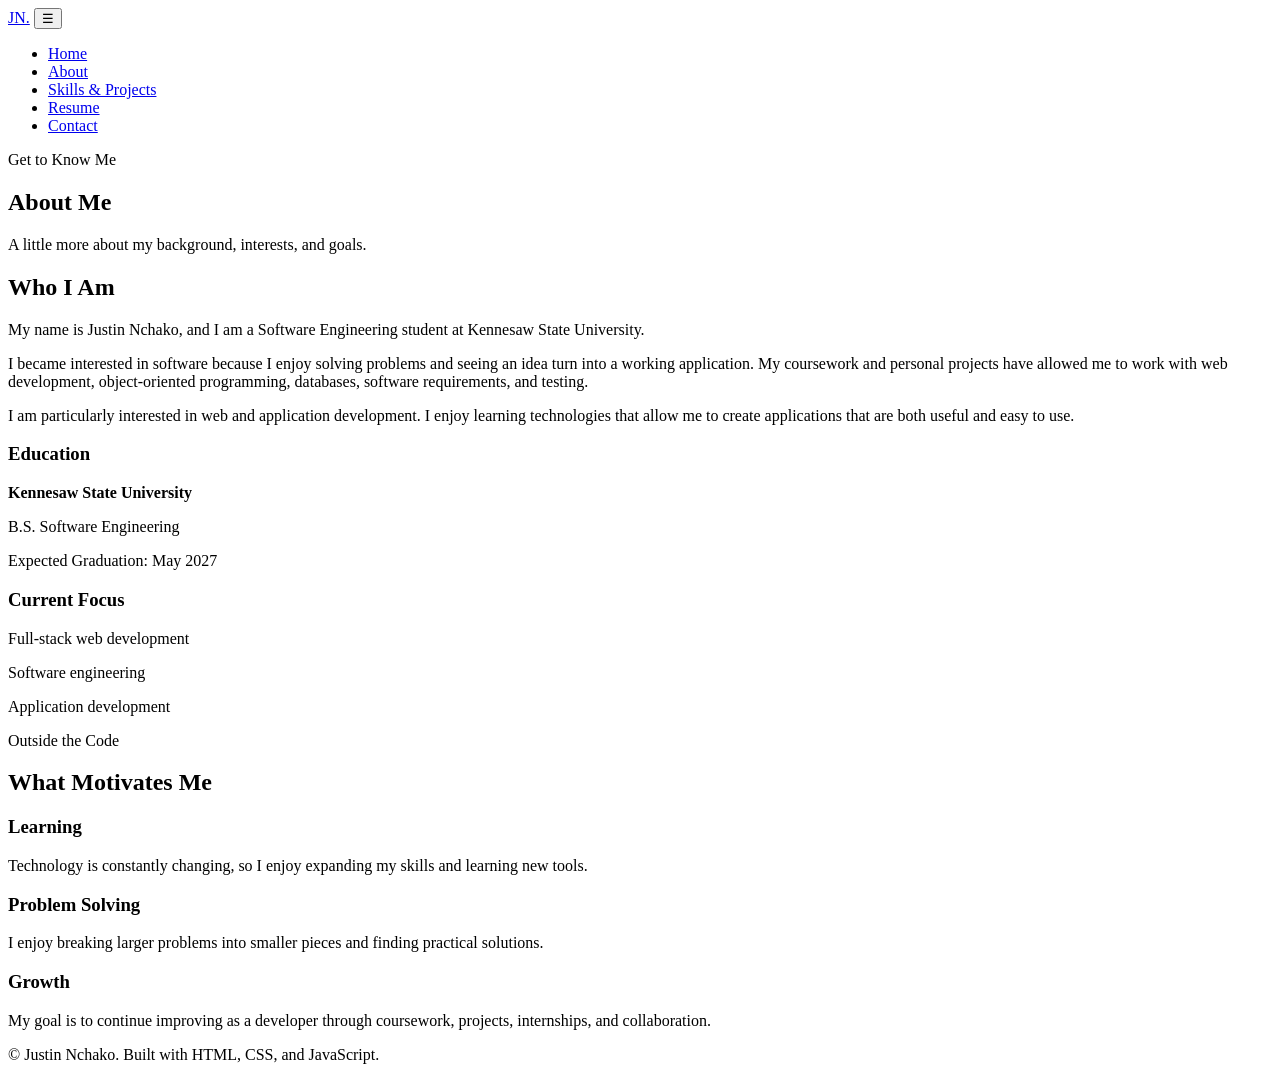
==== about.html @ d38d31c1 "created about.html" ====
<!DOCTYPE html>
<html lang="en">
<head>
    <meta charset="UTF-8">
    <meta name="viewport" content="width=device-width, initial-scale=1.0">

    <title>About | Justin Nchako</title>

    <link rel="stylesheet" href="css/style.css">
</head>

<body>

<header>
    <nav class="navbar">

        <a href="index.html" class="logo">JN.</a>

        <button class="menu-toggle" id="menu-toggle">
            ☰
        </button>

        <ul class="nav-links" id="nav-links">
            <li><a href="index.html">Home</a></li>
            <li><a href="about.html" class="active">About</a></li>
            <li><a href="projects.html">Skills & Projects</a></li>
            <li><a href="resume.html">Resume</a></li>
            <li><a href="contact.html">Contact</a></li>
        </ul>

    </nav>
</header>


<main>

    <section class="page-header">

        <p>Get to Know Me</p>

        <h1>About Me</h1>

        <p>
            A little more about my background, interests, and goals.
        </p>

    </section>


    <section class="section">

        <div class="about-container">

            <div class="about-text">

                <h2>Who I Am</h2>

                <p>
                    My name is Justin Nchako, and I am a Software Engineering
                    student at Kennesaw State University.
                </p>

                <p>
                    I became interested in software because I enjoy solving
                    problems and seeing an idea turn into a working application.
                    My coursework and personal projects have allowed me to work
                    with web development, object-oriented programming, databases,
                    software requirements, and testing.
                </p>

                <p>
                    I am particularly interested in web and application development.
                    I enjoy learning technologies that allow me to create applications
                    that are both useful and easy to use.
                </p>

            </div>


            <div class="about-info">

                <div class="info-box">

                    <h3>Education</h3>

                    <p>
                        <strong>Kennesaw State University</strong>
                    </p>

                    <p>
                        B.S. Software Engineering
                    </p>

                    <p>
                        Expected Graduation: May 2027
                    </p>

                </div>


                <div class="info-box">

                    <h3>Current Focus</h3>

                    <p>
                        Full-stack web development
                    </p>

                    <p>
                        Software engineering
                    </p>

                    <p>
                        Application development
                    </p>

                </div>

            </div>

        </div>

    </section>


    <section class="section alternate-section">

        <div class="section-heading">
            <p>Outside the Code</p>
            <h2>What Motivates Me</h2>
        </div>

        <div class="card-grid">

            <article class="card">
                <h3>Learning</h3>

                <p>
                    Technology is constantly changing, so I enjoy expanding
                    my skills and learning new tools.
                </p>
            </article>

            <article class="card">
                <h3>Problem Solving</h3>

                <p>
                    I enjoy breaking larger problems into smaller pieces and
                    finding practical solutions.
                </p>
            </article>

            <article class="card">
                <h3>Growth</h3>

                <p>
                    My goal is to continue improving as a developer through
                    coursework, projects, internships, and collaboration.
                </p>
            </article>

        </div>

    </section>

</main>


<footer>
    <p>
        &copy; <span id="year"></span> Justin Nchako.
        Built with HTML, CSS, and JavaScript.
    </p>
</footer>


<script src="js/script.js"></script>

</body>
</html>
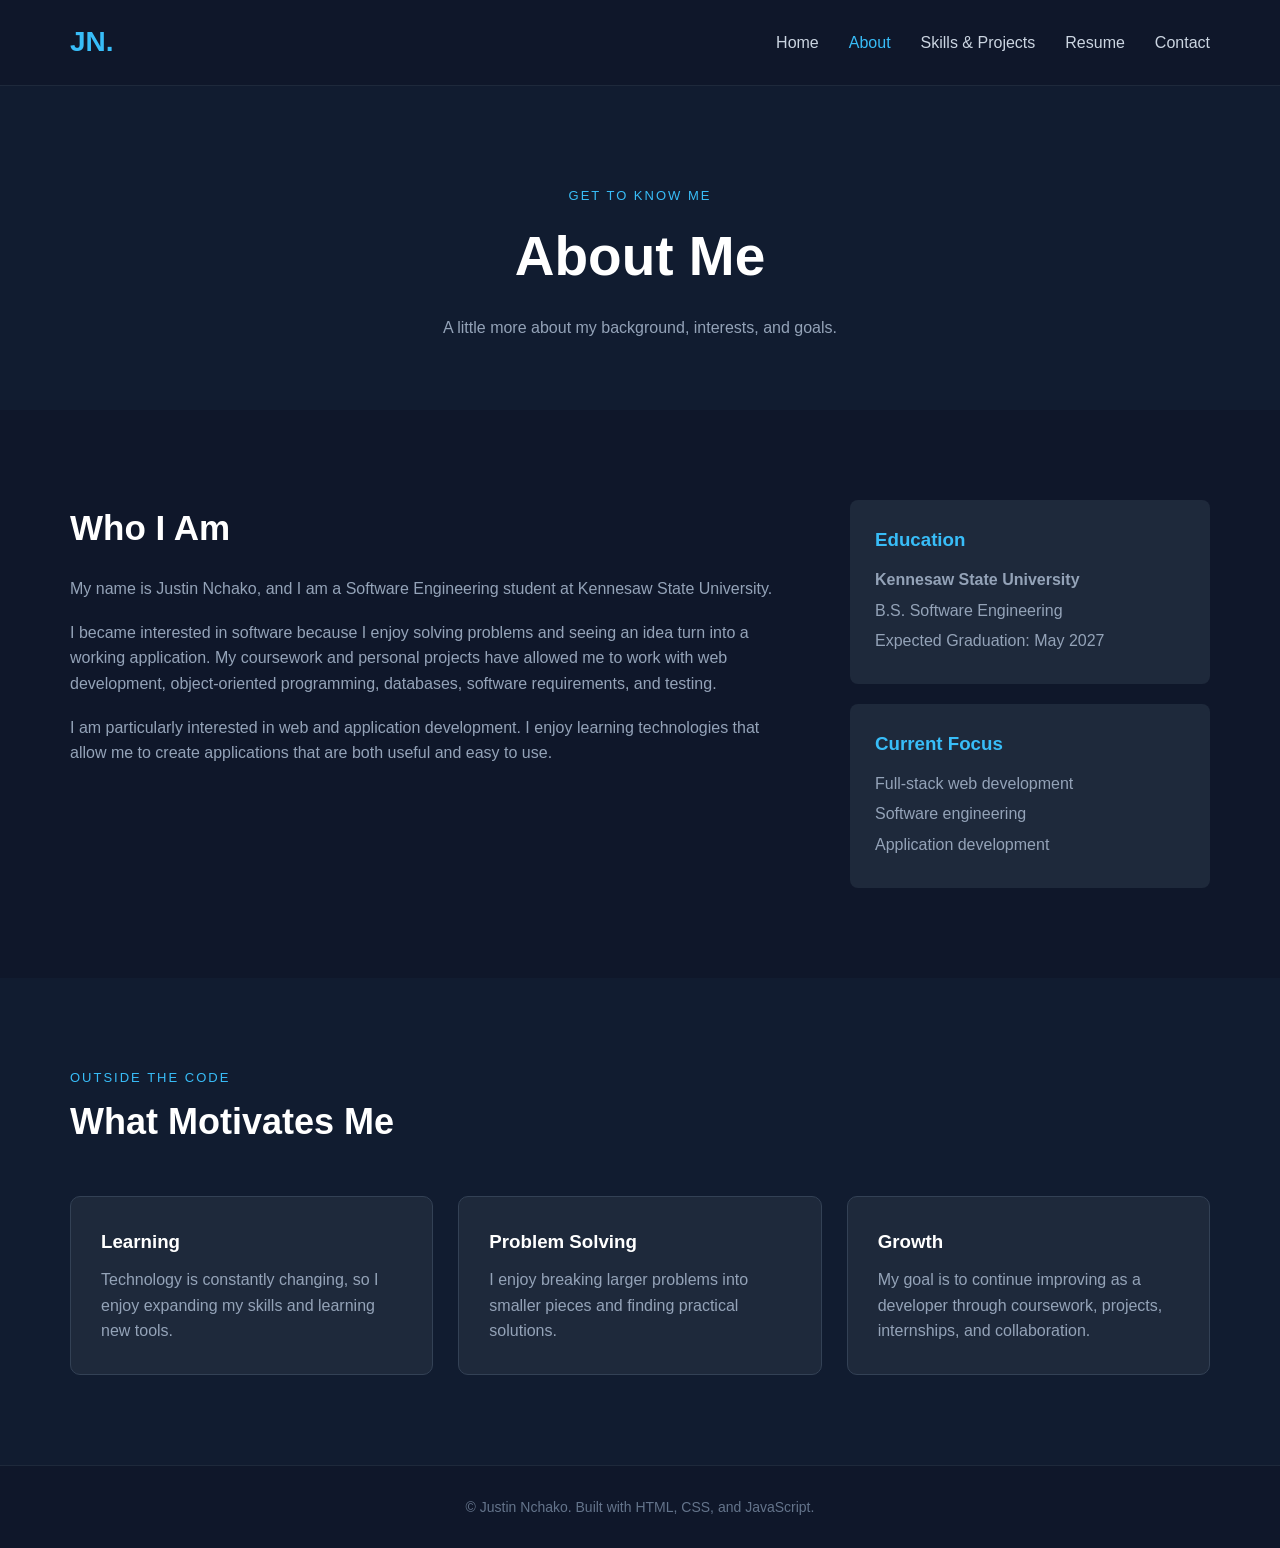
==== commit 954d018d: "created the css and linked it to all pages" ====
--- a/about.html
+++ b/about.html
@@ -6,7 +6,7 @@
 
     <title>About | Justin Nchako</title>
 
-    <link rel="stylesheet" href="css/style.css">
+    <link rel="stylesheet" href="style.css">
 </head>
 
 <body>
--- a/style.css
+++ b/style.css
@@ -0,0 +1,638 @@
+
+* {
+    margin: 0;
+    padding: 0;
+    box-sizing: border-box;
+}
+
+
+html {
+    scroll-behavior: smooth;
+}
+
+body {
+    font-family: Arial, Helvetica, sans-serif;
+    background-color: #0f172a;
+    color: #e2e8f0;
+    line-height: 1.6;
+}
+
+a {
+    text-decoration: none;
+    color: inherit;
+}
+
+ul {
+    list-style-position: inside;
+}
+
+
+
+header {
+    background-color: #0f172a;
+    border-bottom: 1px solid #1e293b;
+    position: sticky;
+    top: 0;
+    z-index: 1000;
+}
+
+.navbar {
+    max-width: 1200px;
+    margin: auto;
+    padding: 20px 30px;
+
+    display: flex;
+    justify-content: space-between;
+    align-items: center;
+}
+
+.logo {
+    color: #38bdf8;
+    font-size: 28px;
+    font-weight: bold;
+}
+
+.nav-links {
+    display: flex;
+    list-style: none;
+    gap: 30px;
+}
+
+.nav-links a {
+    color: #cbd5e1;
+    transition: 0.3s;
+}
+
+.nav-links a:hover,
+.nav-links a.active {
+    color: #38bdf8;
+}
+
+.menu-toggle {
+    display: none;
+    font-size: 26px;
+    background: none;
+    color: white;
+    border: none;
+    cursor: pointer;
+}
+
+
+.hero {
+    min-height: 85vh;
+
+    display: flex;
+    align-items: center;
+
+    max-width: 1200px;
+    margin: auto;
+
+    padding: 80px 30px;
+}
+
+.student-content {
+    max-width: 800px;
+}
+
+.intro-text {
+    color: #38bdf8;
+    font-size: 18px;
+    margin-bottom: 10px;
+}
+
+.student h1 {
+    font-size: clamp(48px, 8vw, 80px);
+    line-height: 1.1;
+    color: white;
+}
+
+.student h2 {
+    font-size: clamp(28px, 5vw, 50px);
+    color: #94a3b8;
+    margin-bottom: 25px;
+}
+
+.student p {
+    max-width: 650px;
+    font-size: 18px;
+    color: #94a3b8;
+}
+
+
+
+.student-buttons {
+    display: flex;
+    gap: 15px;
+    margin-top: 35px;
+}
+
+.btn {
+    display: inline-block;
+    padding: 13px 24px;
+    border-radius: 6px;
+    border: none;
+    cursor: pointer;
+    font-weight: bold;
+    transition: 0.3s;
+}
+
+.primary-btn {
+    background-color: #38bdf8;
+    color: #0f172a;
+}
+
+.primary-btn:hover {
+    background-color: #7dd3fc;
+    transform: translateY(-2px);
+}
+
+.secondary-btn {
+    border: 1px solid #38bdf8;
+    color: #38bdf8;
+}
+
+.secondary-btn:hover {
+    background-color: rgba(56, 189, 248, 0.1);
+}
+
+
+
+.section {
+    max-width: 1200px;
+    margin: auto;
+    padding: 90px 30px;
+}
+
+.alternate-section {
+    max-width: none;
+    background-color: #111c30;
+    padding-left: max(30px, calc((100% - 1140px) / 2));
+    padding-right: max(30px, calc((100% - 1140px) / 2));
+}
+
+.section-heading {
+    margin-bottom: 45px;
+}
+
+.section-heading p {
+    color: #38bdf8;
+    text-transform: uppercase;
+    letter-spacing: 2px;
+    font-size: 13px;
+}
+
+.section-heading h2 {
+    color: white;
+    font-size: 36px;
+    margin-top: 5px;
+}
+
+
+.page-header {
+    text-align: center;
+    padding: 100px 30px 70px;
+    background-color: #111c30;
+}
+
+.page-header > p:first-child {
+    color: #38bdf8;
+    text-transform: uppercase;
+    letter-spacing: 2px;
+    font-size: 13px;
+}
+
+.page-header h1 {
+    color: white;
+    font-size: 55px;
+    margin: 5px 0 15px;
+}
+
+.page-header > p:last-child {
+    color: #94a3b8;
+}
+
+
+
+.card-grid {
+    display: grid;
+
+    grid-template-columns:
+        repeat(auto-fit, minmax(250px, 1fr));
+
+    gap: 25px;
+}
+
+.card {
+    background-color: #1e293b;
+
+    padding: 30px;
+
+    border-radius: 10px;
+
+    border: 1px solid #334155;
+
+    transition: 0.3s;
+}
+
+.card:hover {
+    transform: translateY(-5px);
+    border-color: #38bdf8;
+}
+
+.card-icon {
+    font-size: 32px;
+    margin-bottom: 15px;
+}
+
+.card h3 {
+    color: white;
+    margin-bottom: 10px;
+}
+
+.card p {
+    color: #94a3b8;
+}
+
+
+
+.highlight-section {
+    padding-top: 30px;
+}
+
+.featured-project {
+    background-color: #1e293b;
+
+    padding: 45px;
+
+    border-radius: 12px;
+
+    border-left: 5px solid #38bdf8;
+}
+
+.project-label {
+    color: #38bdf8;
+    text-transform: uppercase;
+    font-size: 12px;
+    letter-spacing: 2px;
+}
+
+.featured-project h3 {
+    color: white;
+    font-size: 30px;
+    margin: 10px 0;
+}
+
+.featured-project p {
+    color: #94a3b8;
+    max-width: 750px;
+}
+
+.text-link {
+    display: inline-block;
+    margin-top: 25px;
+    color: #38bdf8;
+}
+
+
+
+.tech-tags,
+.skill-list {
+    display: flex;
+    flex-wrap: wrap;
+    gap: 10px;
+    margin-top: 20px;
+}
+
+.tech-tags span,
+.skill-list span {
+    background-color: rgba(56, 189, 248, 0.1);
+
+    color: #7dd3fc;
+
+    padding: 7px 12px;
+
+    border-radius: 5px;
+
+    font-size: 14px;
+}
+
+
+
+.about-container {
+    display: grid;
+    grid-template-columns: 2fr 1fr;
+    gap: 60px;
+}
+
+.about-text h2 {
+    font-size: 35px;
+    color: white;
+    margin-bottom: 20px;
+}
+
+.about-text p {
+    margin-bottom: 18px;
+    color: #94a3b8;
+}
+
+.about-info {
+    display: flex;
+    flex-direction: column;
+    gap: 20px;
+}
+
+.info-box {
+    background-color: #1e293b;
+    padding: 25px;
+    border-radius: 8px;
+}
+
+.info-box h3 {
+    color: #38bdf8;
+    margin-bottom: 12px;
+}
+
+.info-box p {
+    color: #94a3b8;
+    margin-bottom: 5px;
+}
+
+
+
+.skills-container {
+    display: grid;
+    gap: 30px;
+}
+
+.skill-category {
+    padding-bottom: 25px;
+    border-bottom: 1px solid #334155;
+}
+
+.skill-category h3 {
+    color: white;
+    font-size: 22px;
+}
+
+
+
+.project-grid {
+    display: grid;
+
+    grid-template-columns:
+        repeat(auto-fit, minmax(300px, 1fr));
+
+    gap: 25px;
+}
+
+.project-card {
+    position: relative;
+
+    background-color: #1e293b;
+
+    padding: 35px;
+
+    border-radius: 10px;
+
+    border: 1px solid #334155;
+
+    transition: 0.3s;
+}
+
+.project-card:hover {
+    border-color: #38bdf8;
+    transform: translateY(-5px);
+}
+
+.project-number {
+    color: #38bdf8;
+    font-size: 14px;
+    margin-bottom: 20px;
+}
+
+.project-card h3 {
+    color: white;
+    font-size: 23px;
+    margin-bottom: 15px;
+}
+
+.project-card p {
+    color: #94a3b8;
+    margin-bottom: 13px;
+}
+
+
+
+.resume-container {
+    max-width: 900px;
+    margin: auto;
+}
+
+.resume-section {
+    margin-bottom: 55px;
+}
+
+.resume-section > h2 {
+    color: #38bdf8;
+
+    font-size: 25px;
+
+    padding-bottom: 10px;
+
+    margin-bottom: 25px;
+
+    border-bottom: 1px solid #334155;
+}
+
+.resume-item {
+    margin-bottom: 30px;
+}
+
+.resume-item-header {
+    display: flex;
+    justify-content: space-between;
+    gap: 30px;
+}
+
+.resume-item h3 {
+    color: white;
+    margin-bottom: 5px;
+}
+
+.resume-item p,
+.resume-item li,
+.resume-item-header span,
+.resume-skills p {
+    color: #94a3b8;
+}
+
+.resume-item ul {
+    margin-top: 15px;
+}
+
+.resume-item li {
+    margin-bottom: 7px;
+}
+
+
+
+.contact-container {
+    display: grid;
+
+    grid-template-columns:
+        1fr 1.5fr;
+
+    gap: 70px;
+}
+
+.contact-info h2 {
+    color: white;
+    font-size: 32px;
+    margin-bottom: 15px;
+}
+
+.contact-info > p {
+    color: #94a3b8;
+    margin-bottom: 30px;
+}
+
+.contact-item {
+    margin-bottom: 22px;
+}
+
+.contact-item h3 {
+    color: #38bdf8;
+    font-size: 16px;
+}
+
+.contact-item p {
+    color: #94a3b8;
+}
+
+
+
+.contact-form {
+    background-color: #1e293b;
+
+    padding: 35px;
+
+    border-radius: 10px;
+}
+
+.form-group {
+    margin-bottom: 20px;
+}
+
+.form-group label {
+    display: block;
+
+    color: #e2e8f0;
+
+    margin-bottom: 7px;
+}
+
+.form-group input,
+.form-group textarea {
+    width: 100%;
+
+    padding: 12px;
+
+    border: 1px solid #475569;
+
+    border-radius: 5px;
+
+    background-color: #0f172a;
+
+    color: white;
+
+    font: inherit;
+}
+
+.form-group input:focus,
+.form-group textarea:focus {
+    outline: none;
+    border-color: #38bdf8;
+}
+
+.form-message {
+    margin-top: 15px;
+    color: #7dd3fc;
+}
+
+
+
+footer {
+    text-align: center;
+
+    padding: 30px;
+
+    border-top: 1px solid #1e293b;
+
+    color: #64748b;
+
+    font-size: 14px;
+}
+
+
+
+@media (max-width: 768px) {
+
+    .menu-toggle {
+        display: block;
+    }
+
+
+    .nav-links {
+        display: none;
+
+        flex-direction: column;
+
+        position: absolute;
+
+        top: 70px;
+
+        right: 20px;
+
+        width: 230px;
+
+        padding: 25px;
+
+        background-color: #1e293b;
+
+        border-radius: 8px;
+    }
+
+
+    .nav-links.show {
+        display: flex;
+    }
+
+
+    .hero {
+        min-height: 75vh;
+    }
+
+
+    .hero-buttons {
+        flex-direction: column;
+        align-items: flex-start;
+    }
+
+
+    .about-container,
+    .contact-container {
+        grid-template-columns: 1fr;
+    }
+
+
+    .resume-item-header {
+        flex-direction: column;
+        gap: 5px;
+    }
+
+
+    .page-header h1 {
+        font-size: 40px;
+    }
+
+}
